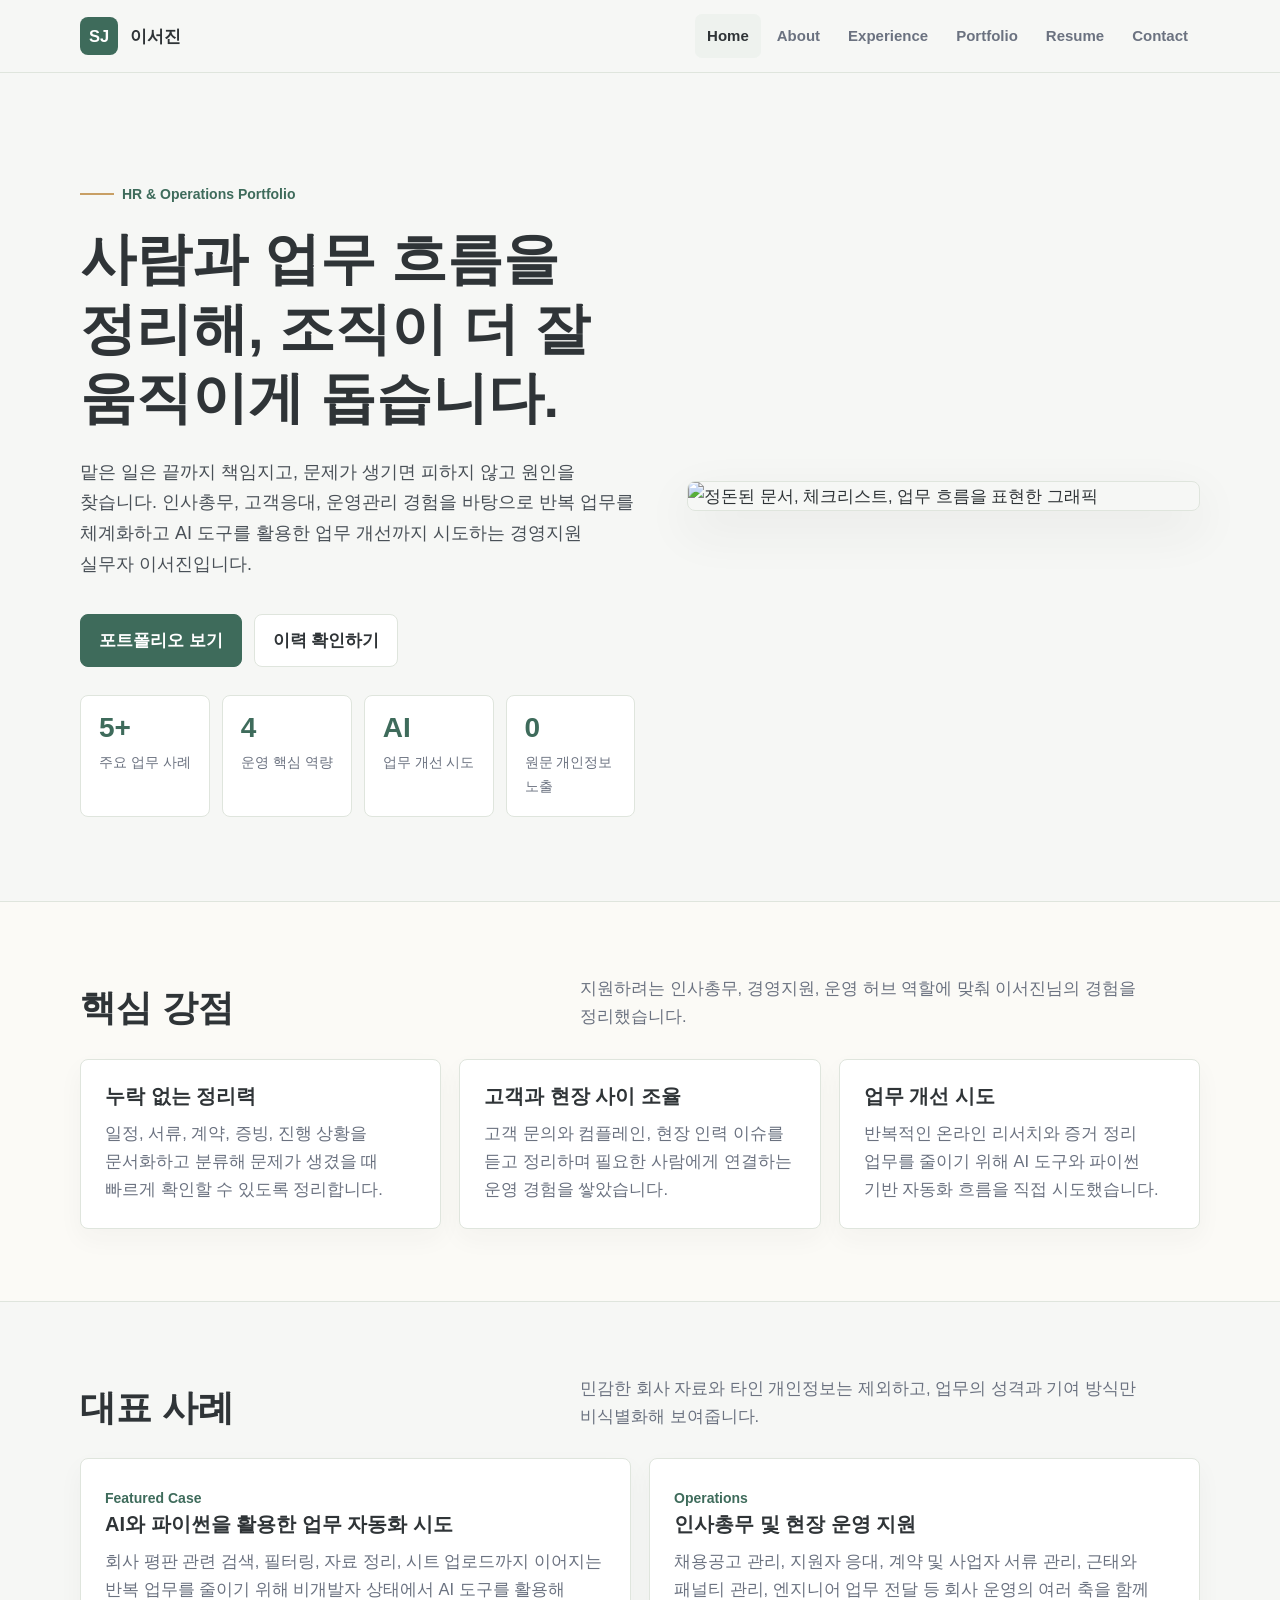
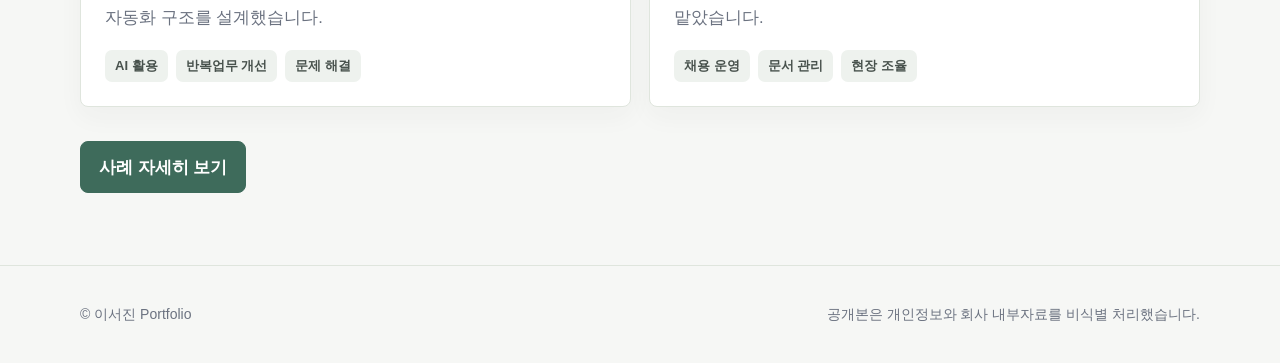
==== index.html @ 1e6a1fd9 "Add files via upload" ====
<!doctype html>
<html lang="ko">
  <head>
    <meta charset="utf-8">
    <meta name="viewport" content="width=device-width, initial-scale=1">
    <title>이서진 | 경영지원 포트폴리오</title>
    <meta name="description" content="사람과 업무 흐름을 정리해 조직이 더 잘 움직이게 돕는 경영지원 실무자 이서진의 포트폴리오입니다.">
    <link rel="stylesheet" href="styles.css">
  </head>
  <body>
    <a class="skip-link" href="#main">본문으로 이동</a>
    <header class="site-header">
      <nav class="nav" aria-label="주요 메뉴">
        <a class="brand" href="index.html"><span class="brand-mark">SJ</span><span>이서진</span></a>
        <button class="mobile-toggle" type="button" data-menu-toggle aria-label="메뉴 열기" aria-expanded="false">☰</button>
        <div class="nav-links" data-nav-links>
          <a href="index.html" aria-current="page">Home</a>
          <a href="about.html">About</a>
          <a href="experience.html">Experience</a>
          <a href="portfolio.html">Portfolio</a>
          <a href="resume.html">Resume</a>
          <a href="contact.html">Contact</a>
        </div>
      </nav>
    </header>

    <main id="main">
      <section class="hero">
        <div class="wrap hero-grid">
          <div>
            <p class="eyebrow">HR & Operations Portfolio</p>
            <h1>사람과 업무 흐름을 정리해, 조직이 더 잘 움직이게 돕습니다.</h1>
            <p class="lead">맡은 일은 끝까지 책임지고, 문제가 생기면 피하지 않고 원인을 찾습니다. 인사총무, 고객응대, 운영관리 경험을 바탕으로 반복 업무를 체계화하고 AI 도구를 활용한 업무 개선까지 시도하는 경영지원 실무자 이서진입니다.</p>
            <div class="actions">
              <a class="button primary" href="portfolio.html">포트폴리오 보기</a>
              <a class="button" href="resume.html">이력 확인하기</a>
            </div>
            <div class="metric-row" aria-label="핵심 요약">
              <div class="metric"><strong>5+</strong><span>주요 업무 사례</span></div>
              <div class="metric"><strong>4</strong><span>운영 핵심 역량</span></div>
              <div class="metric"><strong>AI</strong><span>업무 개선 시도</span></div>
              <div class="metric"><strong>0</strong><span>원문 개인정보 노출</span></div>
            </div>
          </div>
          <img class="visual" src="assets/operations-visual.svg" alt="정돈된 문서, 체크리스트, 업무 흐름을 표현한 그래픽">
        </div>
      </section>

      <section class="section alt">
        <div class="wrap">
          <div class="section-head">
            <h2>핵심 강점</h2>
            <p>지원하려는 인사총무, 경영지원, 운영 허브 역할에 맞춰 이서진님의 경험을 정리했습니다.</p>
          </div>
          <div class="grid three">
            <article class="card">
              <h3>누락 없는 정리력</h3>
              <p>일정, 서류, 계약, 증빙, 진행 상황을 문서화하고 분류해 문제가 생겼을 때 빠르게 확인할 수 있도록 정리합니다.</p>
            </article>
            <article class="card">
              <h3>고객과 현장 사이 조율</h3>
              <p>고객 문의와 컴플레인, 현장 인력 이슈를 듣고 정리하며 필요한 사람에게 연결하는 운영 경험을 쌓았습니다.</p>
            </article>
            <article class="card">
              <h3>업무 개선 시도</h3>
              <p>반복적인 온라인 리서치와 증거 정리 업무를 줄이기 위해 AI 도구와 파이썬 기반 자동화 흐름을 직접 시도했습니다.</p>
            </article>
          </div>
        </div>
      </section>

      <section class="section">
        <div class="wrap">
          <div class="section-head">
            <h2>대표 사례</h2>
            <p>민감한 회사 자료와 타인 개인정보는 제외하고, 업무의 성격과 기여 방식만 비식별화해 보여줍니다.</p>
          </div>
          <div class="grid two">
            <article class="card">
              <span class="case-meta">Featured Case</span>
              <h3>AI와 파이썬을 활용한 업무 자동화 시도</h3>
              <p>회사 평판 관련 검색, 필터링, 자료 정리, 시트 업로드까지 이어지는 반복 업무를 줄이기 위해 비개발자 상태에서 AI 도구를 활용해 자동화 구조를 설계했습니다.</p>
              <div class="tag-row"><span class="tag">AI 활용</span><span class="tag">반복업무 개선</span><span class="tag">문제 해결</span></div>
            </article>
            <article class="card">
              <span class="case-meta">Operations</span>
              <h3>인사총무 및 현장 운영 지원</h3>
              <p>채용공고 관리, 지원자 응대, 계약 및 사업자 서류 관리, 근태와 패널티 관리, 엔지니어 업무 전달 등 회사 운영의 여러 축을 함께 맡았습니다.</p>
              <div class="tag-row"><span class="tag">채용 운영</span><span class="tag">문서 관리</span><span class="tag">현장 조율</span></div>
            </article>
          </div>
          <div class="actions">
            <a class="button primary" href="portfolio.html">사례 자세히 보기</a>
          </div>
        </div>
      </section>
    </main>

    <footer class="footer">
      <div class="wrap">
        <span>© 이서진 Portfolio</span>
        <span>공개본은 개인정보와 회사 내부자료를 비식별 처리했습니다.</span>
      </div>
    </footer>
    <script src="script.js"></script>
  </body>
</html>
---- styles.css ----
:root {
  --paper: #f6f7f5;
  --surface: #ffffff;
  --ink: #2f3437;
  --muted: #6b7280;
  --line: #dfe5dd;
  --green: #3e6b5b;
  --green-2: #315649;
  --gold: #c89f65;
  --soft: #eef2ee;
  --shadow: 0 18px 50px rgba(47, 52, 55, 0.08);
}

* {
  box-sizing: border-box;
}

html {
  scroll-behavior: smooth;
}

body {
  margin: 0;
  font-family: "Pretendard", "Noto Sans KR", "Apple SD Gothic Neo", Arial, sans-serif;
  background: var(--paper);
  color: var(--ink);
  font-size: 16.5px;
  line-height: 1.72;
  word-break: keep-all;
  overflow-wrap: break-word;
}

a {
  color: inherit;
  text-decoration: none;
}

.skip-link {
  position: absolute;
  left: -999px;
  top: 12px;
  z-index: 20;
  padding: 10px 14px;
  background: var(--ink);
  color: white;
  border-radius: 6px;
}

.skip-link:focus {
  left: 12px;
}

.site-header {
  position: sticky;
  top: 0;
  z-index: 10;
  background: rgba(246, 247, 245, 0.92);
  border-bottom: 1px solid var(--line);
  backdrop-filter: blur(16px);
}

.nav {
  width: min(1120px, calc(100% - 40px));
  margin: 0 auto;
  min-height: 72px;
  display: flex;
  align-items: center;
  justify-content: space-between;
  gap: 24px;
}

.brand {
  display: flex;
  align-items: center;
  gap: 12px;
  font-weight: 800;
}

.brand-mark {
  width: 38px;
  height: 38px;
  border-radius: 8px;
  display: grid;
  place-items: center;
  background: var(--green);
  color: white;
  letter-spacing: 0;
}

.nav-links {
  display: flex;
  align-items: center;
  gap: 4px;
  color: var(--muted);
  font-size: 15px;
  font-weight: 700;
}

.nav-links a {
  padding: 9px 12px;
  border-radius: 7px;
}

.nav-links a:hover,
.nav-links a[aria-current="page"] {
  color: var(--ink);
  background: var(--soft);
}

.mobile-toggle {
  display: none;
  width: 42px;
  height: 42px;
  border: 1px solid var(--line);
  border-radius: 8px;
  background: var(--surface);
  color: var(--ink);
  font-size: 22px;
}

.wrap {
  width: min(1120px, calc(100% - 40px));
  margin: 0 auto;
}

.hero {
  min-height: calc(100vh - 72px);
  display: grid;
  align-items: center;
  padding: 52px 0 34px;
}

.hero-grid {
  display: grid;
  grid-template-columns: minmax(0, 1.04fr) minmax(320px, 0.96fr);
  gap: 52px;
  align-items: center;
}

.eyebrow {
  display: inline-flex;
  align-items: center;
  gap: 8px;
  margin: 0 0 18px;
  color: var(--green);
  font-size: 14px;
  font-weight: 800;
}

.eyebrow::before {
  content: "";
  width: 34px;
  height: 2px;
  background: var(--gold);
}

h1,
h2,
h3 {
  margin: 0;
  line-height: 1.24;
  letter-spacing: 0;
}

h1 {
  font-size: 56px;
  max-width: 820px;
}

h2 {
  font-size: 36px;
}

h3 {
  font-size: 20px;
}

.line {
  display: block;
}

p {
  margin: 0;
}

.lead {
  margin-top: 24px;
  color: #495057;
  font-size: 18px;
  max-width: 700px;
}

.actions {
  display: flex;
  flex-wrap: wrap;
  gap: 12px;
  margin-top: 34px;
}

.button {
  display: inline-flex;
  align-items: center;
  justify-content: center;
  min-height: 46px;
  padding: 11px 18px;
  border: 1px solid var(--line);
  border-radius: 8px;
  background: var(--surface);
  color: var(--ink);
  font-weight: 800;
  cursor: pointer;
}

.button.primary {
  background: var(--green);
  border-color: var(--green);
  color: white;
}

.button.primary:hover {
  background: var(--green-2);
}

.button:hover {
  border-color: #cfc7b8;
}

.visual {
  width: 100%;
  border-radius: 8px;
  box-shadow: var(--shadow);
  border: 1px solid var(--line);
}

.page-hero {
  padding: 74px 0 48px;
  border-bottom: 1px solid var(--line);
}

.page-hero p {
  margin-top: 18px;
  max-width: 760px;
  color: #495057;
  font-size: 17px;
}

.section {
  padding: 72px 0;
}

.section.alt {
  background: #fbfaf6;
  border-top: 1px solid var(--line);
  border-bottom: 1px solid var(--line);
}

.section-head {
  display: flex;
  justify-content: space-between;
  gap: 24px;
  align-items: end;
  margin-bottom: 28px;
}

.section-head p {
  max-width: 620px;
  color: var(--muted);
}

.grid {
  display: grid;
  gap: 18px;
}

.grid.two {
  grid-template-columns: repeat(2, minmax(0, 1fr));
}

.grid.three {
  grid-template-columns: repeat(3, minmax(0, 1fr));
}

.card {
  background: var(--surface);
  border: 1px solid var(--line);
  border-radius: 8px;
  padding: 24px;
  box-shadow: 0 10px 26px rgba(47, 52, 55, 0.04);
}

.card p,
.timeline p,
.case p,
.note p {
  color: var(--muted);
  margin-top: 10px;
}

.role-list {
  display: grid;
  gap: 8px;
  margin: 16px 0 0;
  padding: 0;
  list-style: none;
}

.role-list li {
  position: relative;
  padding-left: 18px;
  color: #4d5553;
}

.role-list li::before {
  content: "";
  position: absolute;
  left: 0;
  top: 0.78em;
  width: 6px;
  height: 6px;
  border-radius: 50%;
  background: var(--gold);
}

.tag-row {
  display: flex;
  flex-wrap: wrap;
  gap: 8px;
  margin-top: 18px;
}

.tag {
  display: inline-flex;
  align-items: center;
  min-height: 30px;
  padding: 5px 10px;
  border-radius: 7px;
  background: var(--soft);
  color: #48524d;
  font-size: 13px;
  font-weight: 800;
}

.metric-row {
  display: grid;
  grid-template-columns: repeat(4, minmax(0, 1fr));
  gap: 12px;
  margin-top: 28px;
}

.metric {
  background: var(--surface);
  border: 1px solid var(--line);
  border-radius: 8px;
  padding: 18px;
}

.metric strong {
  display: block;
  color: var(--green);
  font-size: 28px;
  line-height: 1;
}

.metric span {
  display: block;
  margin-top: 8px;
  color: var(--muted);
  font-size: 14px;
}

.timeline {
  position: relative;
  display: grid;
  gap: 16px;
}

.timeline-item {
  display: grid;
  grid-template-columns: 176px minmax(0, 1fr);
  gap: 22px;
  align-items: start;
  background: var(--surface);
  border: 1px solid var(--line);
  border-radius: 8px;
  padding: 26px;
}

.period {
  color: var(--green);
  font-weight: 900;
}

.case {
  display: grid;
  gap: 14px;
}

.case-meta {
  color: var(--green);
  font-weight: 900;
  font-size: 14px;
}

.case-list {
  display: grid;
  gap: 12px;
  margin: 16px 0 0;
  padding: 0;
  list-style: none;
}

.case-list li {
  padding-left: 16px;
  border-left: 3px solid var(--gold);
  color: #4d5553;
}

.resume-box {
  display: grid;
  grid-template-columns: 0.9fr 1.1fr;
  gap: 20px;
  align-items: start;
}

.resume-highlight {
  display: grid;
  grid-template-columns: repeat(3, minmax(0, 1fr));
  gap: 14px;
  margin-top: 28px;
}

.highlight-item {
  padding: 20px;
  border: 1px solid var(--line);
  border-radius: 8px;
  background: var(--surface);
}

.highlight-item strong {
  display: block;
  color: var(--green);
  font-size: 24px;
  line-height: 1.15;
}

.highlight-item span {
  display: block;
  margin-top: 8px;
  color: var(--muted);
  font-size: 14px;
}

.info-list {
  display: grid;
  gap: 12px;
  margin: 0;
  padding: 0;
  list-style: none;
}

.info-list li {
  display: flex;
  gap: 12px;
  justify-content: space-between;
  border-bottom: 1px solid var(--line);
  padding-bottom: 12px;
}

.info-list span {
  color: var(--muted);
}

.notice {
  margin-top: 18px;
  border: 1px solid #d8c59e;
  background: #fff9eb;
  border-radius: 8px;
  padding: 16px;
  color: #69563b;
}

.career-note {
  margin-top: 18px;
  border-left: 4px solid var(--green);
  background: #f4f7f2;
  border-radius: 8px;
  padding: 16px 18px;
  color: #46514c;
  font-weight: 700;
}

.competency-list {
  display: grid;
  gap: 14px;
  margin-top: 18px;
}

.competency-item {
  display: grid;
  grid-template-columns: 118px minmax(0, 1fr);
  gap: 14px;
  padding: 16px;
  border: 1px solid var(--line);
  border-radius: 8px;
  background: #fbfaf6;
}

.competency-item strong {
  color: var(--green);
}

.competency-item span {
  color: var(--muted);
}

.contact-panel {
  margin-top: 24px;
  display: none;
  background: var(--surface);
  border: 1px solid var(--line);
  border-radius: 8px;
  padding: 22px;
}

.contact-panel.is-open {
  display: grid;
  gap: 12px;
}

.contact-line {
  display: flex;
  flex-wrap: wrap;
  align-items: center;
  justify-content: space-between;
  gap: 12px;
  padding: 14px;
  background: var(--soft);
  border-radius: 8px;
}

.copy-button {
  min-height: 36px;
  padding: 7px 12px;
  border: 1px solid var(--line);
  border-radius: 7px;
  background: var(--surface);
  font-weight: 800;
  cursor: pointer;
}

.footer {
  padding: 36px 0;
  border-top: 1px solid var(--line);
  color: var(--muted);
  font-size: 14px;
}

.footer .wrap {
  display: flex;
  justify-content: space-between;
  gap: 20px;
  flex-wrap: wrap;
}

@media (max-width: 860px) {
  .mobile-toggle {
    display: inline-grid;
    place-items: center;
  }

  .nav {
    min-height: 64px;
  }

  .nav-links {
    position: absolute;
    left: 20px;
    right: 20px;
    top: 64px;
    display: none;
    flex-direction: column;
    align-items: stretch;
    padding: 10px;
    background: var(--surface);
    border: 1px solid var(--line);
    border-radius: 8px;
    box-shadow: var(--shadow);
  }

  .nav-links.is-open {
    display: flex;
  }

  .hero {
    min-height: auto;
  }

  .hero-grid,
  .grid.two,
  .grid.three,
  .resume-box {
    grid-template-columns: 1fr;
  }

  .section-head {
    display: block;
  }

  .section-head p {
    margin-top: 12px;
  }

  .metric-row {
    grid-template-columns: repeat(2, minmax(0, 1fr));
  }

  .resume-highlight {
    grid-template-columns: 1fr;
  }

  .timeline-item {
    grid-template-columns: 1fr;
  }

  h1 {
    font-size: 42px;
  }

  h2 {
    font-size: 31px;
  }
}

@media (max-width: 520px) {
  .wrap,
  .nav {
    width: min(100% - 28px, 1120px);
  }

  h1 {
    font-size: 34px;
  }

  h2 {
    font-size: 28px;
  }

  .section,
  .page-hero {
    padding: 52px 0;
  }

  .metric-row {
    grid-template-columns: 1fr;
  }

  .button {
    width: 100%;
  }

  .competency-item,
  .info-list li {
    display: block;
  }

  .competency-item span,
  .info-list strong {
    display: block;
    margin-top: 4px;
  }
}
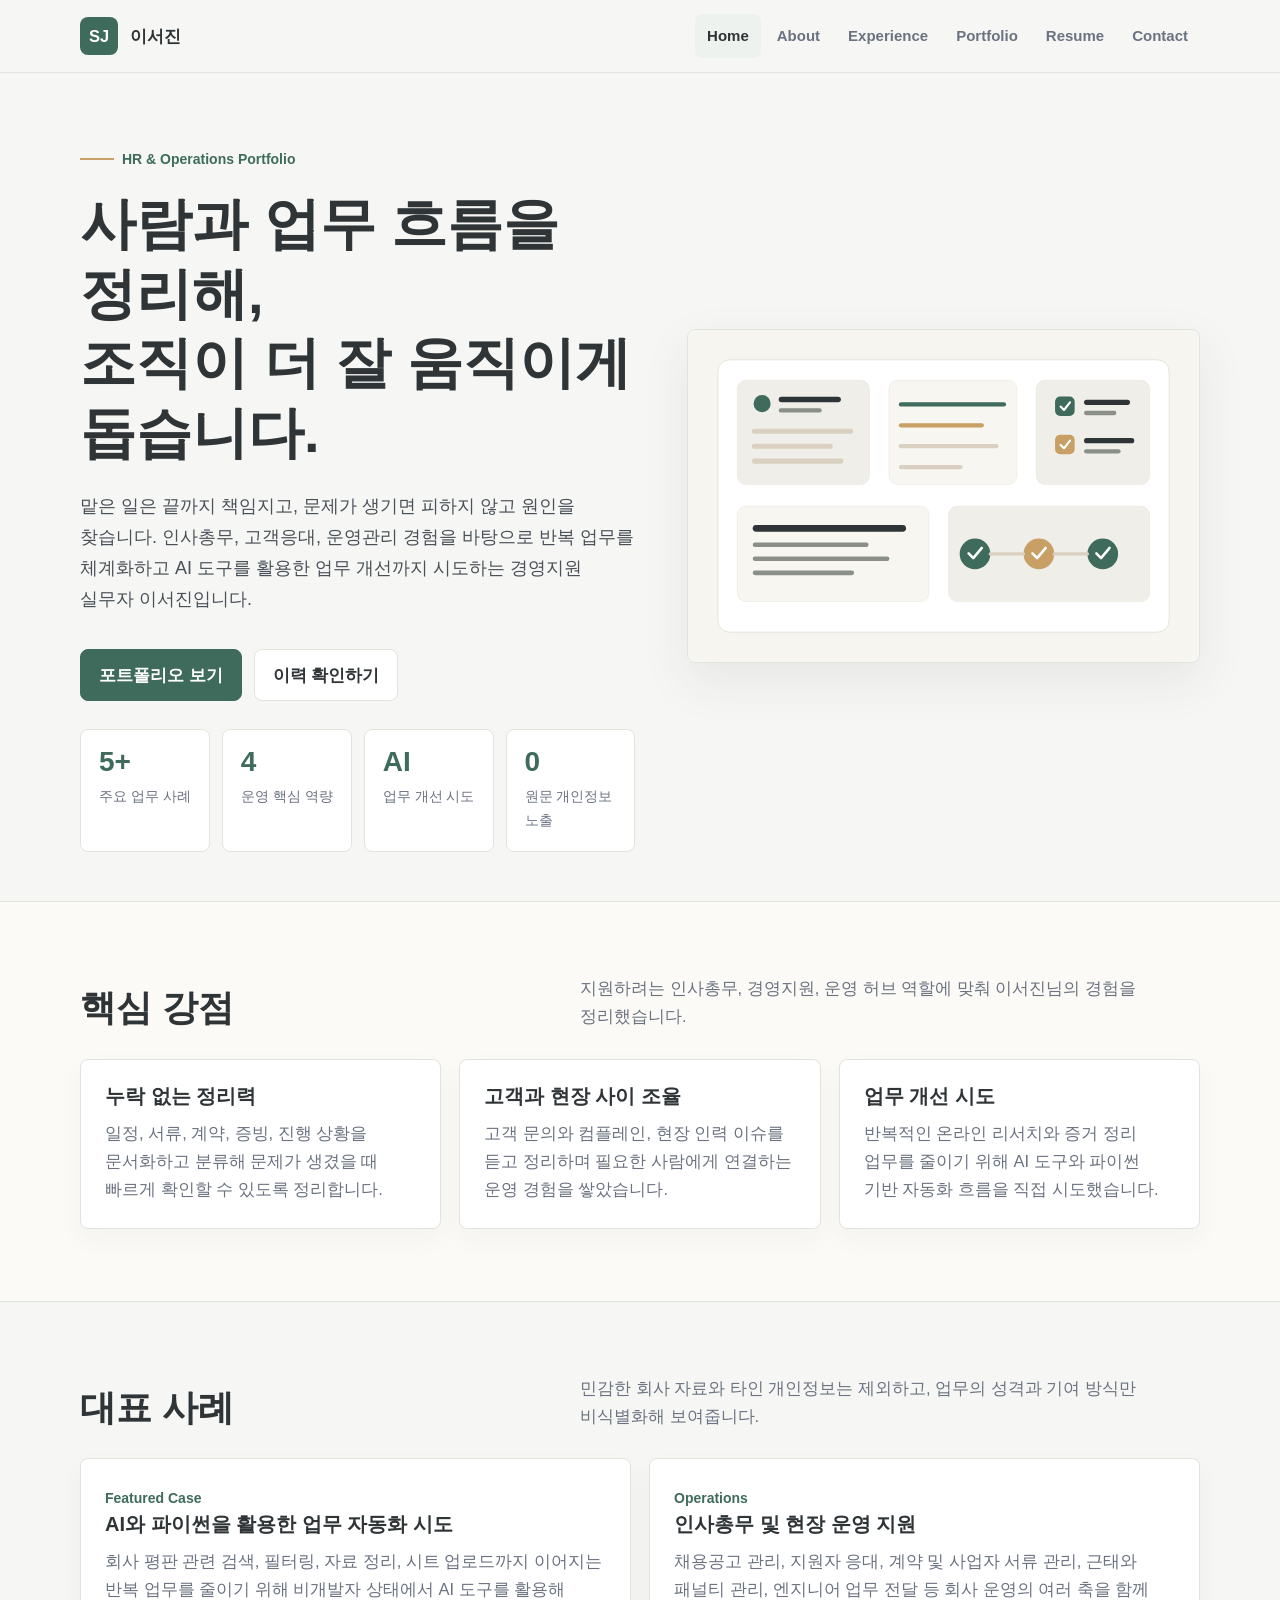
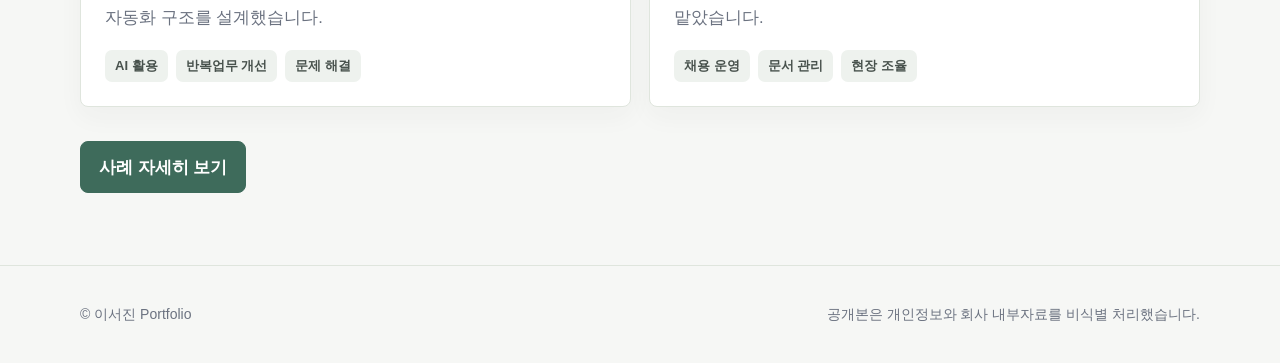
==== commit e4497dd2: "Add files via upload" ====
--- a/index.html
+++ b/index.html
@@ -29,8 +29,8 @@
         <div class="wrap hero-grid">
           <div>
             <p class="eyebrow">HR & Operations Portfolio</p>
-            <h1>사람과 업무 흐름을 정리해, 조직이 더 잘 움직이게 돕습니다.</h1>
-            <p class="lead">맡은 일은 끝까지 책임지고, 문제가 생기면 피하지 않고 원인을 찾습니다. 인사총무, 고객응대, 운영관리 경험을 바탕으로 반복 업무를 체계화하고 AI 도구를 활용한 업무 개선까지 시도하는 경영지원 실무자 이서진입니다.</p>
+            <h1 data-setting="heroTitle" data-lines>사람과 업무 흐름을 정리해, 조직이 더 잘 움직이게 돕습니다.</h1>
+            <p class="lead" data-setting="heroSubtitle">맡은 일은 끝까지 책임지고, 문제가 생기면 피하지 않고 원인을 찾습니다. 인사총무, 고객응대, 운영관리 경험을 바탕으로 반복 업무를 체계화하고 AI 도구를 활용한 업무 개선까지 시도하는 경영지원 실무자 이서진입니다.</p>
             <div class="actions">
               <a class="button primary" href="portfolio.html">포트폴리오 보기</a>
               <a class="button" href="resume.html">이력 확인하기</a>
@@ -42,7 +42,7 @@
               <div class="metric"><strong>0</strong><span>원문 개인정보 노출</span></div>
             </div>
           </div>
-          <img class="visual" src="assets/operations-visual.svg" alt="정돈된 문서, 체크리스트, 업무 흐름을 표현한 그래픽">
+          <img class="visual" src="assets/operations-visual.svg" data-image-setting="profileImageUrl" alt="정돈된 문서, 체크리스트, 업무 흐름을 표현한 그래픽">
         </div>
       </section>
 
@@ -102,6 +102,7 @@
         <span>공개본은 개인정보와 회사 내부자료를 비식별 처리했습니다.</span>
       </div>
     </footer>
+    <script src="site-config.js"></script>
     <script src="script.js"></script>
   </body>
 </html>
--- a/styles.css
+++ b/styles.css
@@ -393,6 +393,15 @@
 .case {
   display: grid;
   gap: 14px;
+}
+
+.case-image {
+  width: 100%;
+  aspect-ratio: 16 / 9;
+  object-fit: cover;
+  border: 1px solid var(--line);
+  border-radius: 8px;
+  background: var(--soft);
 }
 
 .case-meta {
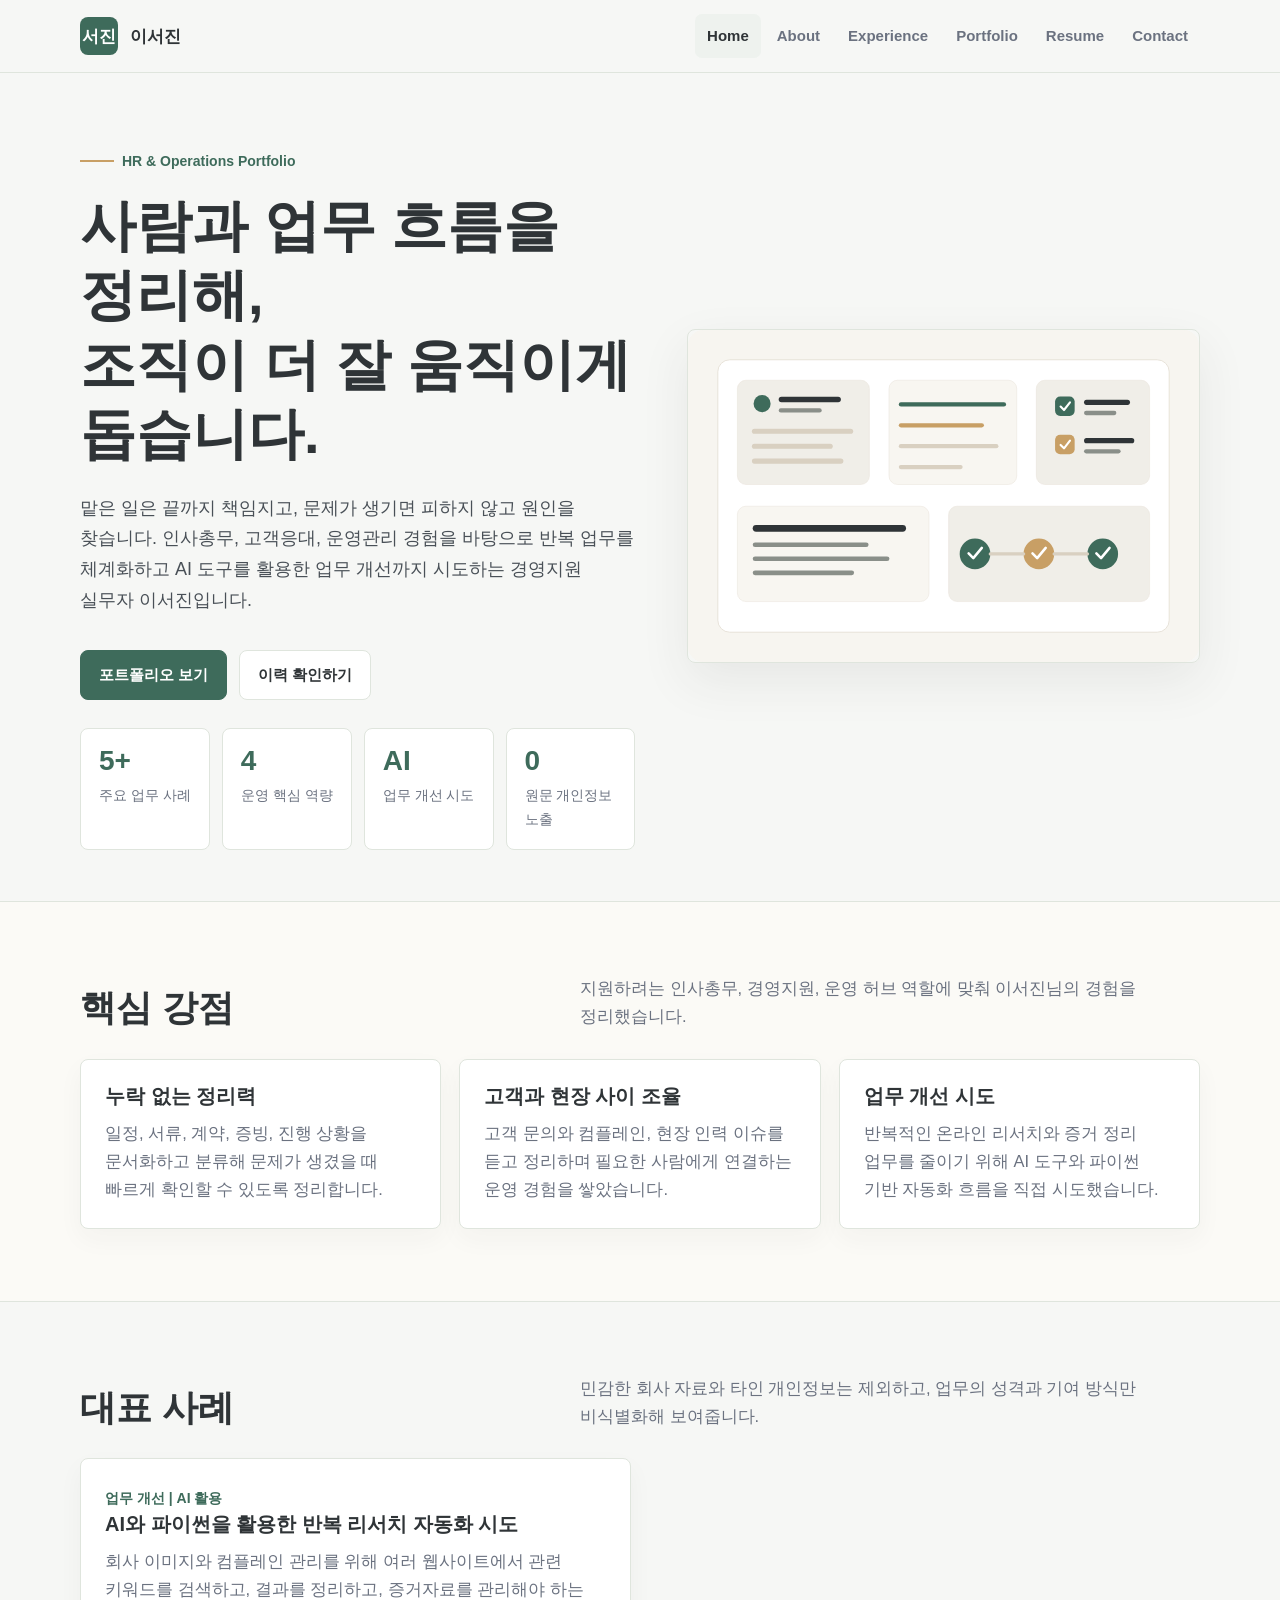
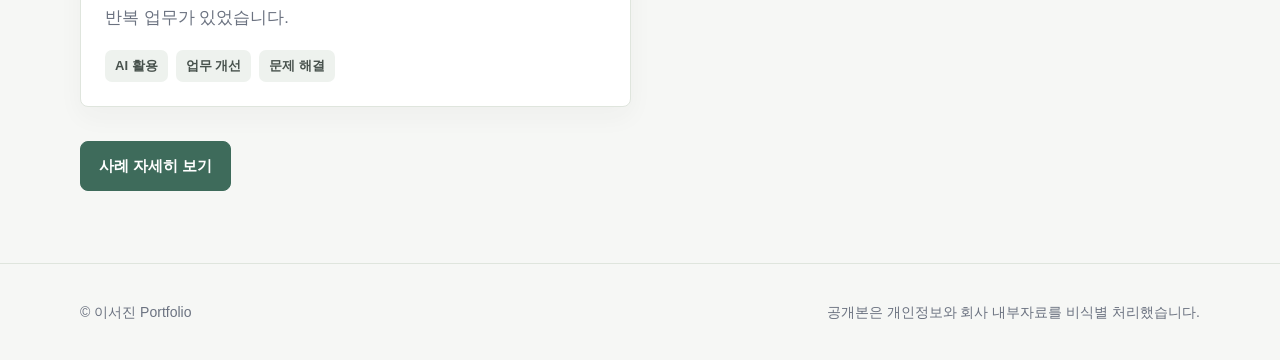
==== commit e86535b3: "Add files via upload" ====
--- a/index.html
+++ b/index.html
@@ -11,7 +11,7 @@
     <a class="skip-link" href="#main">본문으로 이동</a>
     <header class="site-header">
       <nav class="nav" aria-label="주요 메뉴">
-        <a class="brand" href="index.html"><span class="brand-mark">SJ</span><span>이서진</span></a>
+        <a class="brand" href="index.html"><span class="brand-mark" data-cms="brandInitials">SJ</span><span data-cms="siteName">이서진</span></a>
         <button class="mobile-toggle" type="button" data-menu-toggle aria-label="메뉴 열기" aria-expanded="false">☰</button>
         <div class="nav-links" data-nav-links>
           <a href="index.html" aria-current="page">Home</a>
@@ -28,9 +28,9 @@
       <section class="hero">
         <div class="wrap hero-grid">
           <div>
-            <p class="eyebrow">HR & Operations Portfolio</p>
-            <h1 data-setting="heroTitle" data-lines>사람과 업무 흐름을 정리해, 조직이 더 잘 움직이게 돕습니다.</h1>
-            <p class="lead" data-setting="heroSubtitle">맡은 일은 끝까지 책임지고, 문제가 생기면 피하지 않고 원인을 찾습니다. 인사총무, 고객응대, 운영관리 경험을 바탕으로 반복 업무를 체계화하고 AI 도구를 활용한 업무 개선까지 시도하는 경영지원 실무자 이서진입니다.</p>
+            <p class="eyebrow" data-cms="heroEyebrow">HR & Operations Portfolio</p>
+            <h1 data-cms="heroTitle">사람과 업무 흐름을 정리해, 조직이 더 잘 움직이게 돕습니다.</h1>
+            <p class="lead" data-cms="heroSubtitle">맡은 일은 끝까지 책임지고, 문제가 생기면 피하지 않고 원인을 찾습니다. 인사총무, 고객응대, 운영관리 경험을 바탕으로 반복 업무를 체계화하고 AI 도구를 활용한 업무 개선까지 시도하는 경영지원 실무자 이서진입니다.</p>
             <div class="actions">
               <a class="button primary" href="portfolio.html">포트폴리오 보기</a>
               <a class="button" href="resume.html">이력 확인하기</a>
@@ -42,7 +42,7 @@
               <div class="metric"><strong>0</strong><span>원문 개인정보 노출</span></div>
             </div>
           </div>
-          <img class="visual" src="assets/operations-visual.svg" data-image-setting="profileImageUrl" alt="정돈된 문서, 체크리스트, 업무 흐름을 표현한 그래픽">
+          <img class="visual" src="assets/operations-visual.svg" data-cms-image="profileImageUrl" alt="정돈된 문서, 체크리스트, 업무 흐름을 표현한 그래픽">
         </div>
       </section>
 
@@ -75,7 +75,7 @@
             <h2>대표 사례</h2>
             <p>민감한 회사 자료와 타인 개인정보는 제외하고, 업무의 성격과 기여 방식만 비식별화해 보여줍니다.</p>
           </div>
-          <div class="grid two">
+          <div class="grid two" data-dynamic-featured>
             <article class="card">
               <span class="case-meta">Featured Case</span>
               <h3>AI와 파이썬을 활용한 업무 자동화 시도</h3>
@@ -98,8 +98,8 @@
 
     <footer class="footer">
       <div class="wrap">
-        <span>© 이서진 Portfolio</span>
-        <span>공개본은 개인정보와 회사 내부자료를 비식별 처리했습니다.</span>
+        <span>© <span data-cms="personName">이서진</span> Portfolio</span>
+        <span data-cms="footerText">공개본은 개인정보와 회사 내부자료를 비식별 처리했습니다.</span>
       </div>
     </footer>
     <script src="site-config.js"></script>
--- a/styles.css
+++ b/styles.css
@@ -8,6 +8,16 @@
   --green-2: #315649;
   --gold: #c89f65;
   --soft: #eef2ee;
+  --section-bg: #fbfaf6;
+  --footer-bg: #f6f7f5;
+  --profile-card-bg: #ffffff;
+  --link: #3e6b5b;
+  --title-size: 56px;
+  --subtitle-size: 18px;
+  --body-size: 16.5px;
+  --menu-size: 15px;
+  --button-size: 15px;
+  --hero-bg-image: none;
   --shadow: 0 18px 50px rgba(47, 52, 55, 0.08);
 }
 
@@ -24,14 +34,14 @@
   font-family: "Pretendard", "Noto Sans KR", "Apple SD Gothic Neo", Arial, sans-serif;
   background: var(--paper);
   color: var(--ink);
-  font-size: 16.5px;
+  font-size: var(--body-size);
   line-height: 1.72;
   word-break: keep-all;
   overflow-wrap: break-word;
 }
 
 a {
-  color: inherit;
+  color: var(--link);
   text-decoration: none;
 }
 
@@ -74,6 +84,7 @@
   align-items: center;
   gap: 12px;
   font-weight: 800;
+  color: inherit;
 }
 
 .brand-mark {
@@ -92,13 +103,14 @@
   align-items: center;
   gap: 4px;
   color: var(--muted);
-  font-size: 15px;
+  font-size: var(--menu-size);
   font-weight: 700;
 }
 
 .nav-links a {
   padding: 9px 12px;
   border-radius: 7px;
+  color: inherit;
 }
 
 .nav-links a:hover,
@@ -128,6 +140,9 @@
   display: grid;
   align-items: center;
   padding: 52px 0 34px;
+  background-image: linear-gradient(90deg, var(--paper) 0%, rgba(246, 247, 245, 0.88) 54%, rgba(246, 247, 245, 0.64) 100%), var(--hero-bg-image);
+  background-size: cover;
+  background-position: center;
 }
 
 .hero-grid {
@@ -163,7 +178,7 @@
 }
 
 h1 {
-  font-size: 56px;
+  font-size: var(--title-size);
   max-width: 820px;
 }
 
@@ -186,7 +201,7 @@
 .lead {
   margin-top: 24px;
   color: #495057;
-  font-size: 18px;
+  font-size: var(--subtitle-size);
   max-width: 700px;
 }
 
@@ -208,6 +223,7 @@
   background: var(--surface);
   color: var(--ink);
   font-weight: 800;
+  font-size: var(--button-size);
   cursor: pointer;
 }
 
@@ -223,6 +239,11 @@
 
 .button:hover {
   border-color: #cfc7b8;
+}
+
+.button.is-disabled {
+  pointer-events: none;
+  opacity: 0.55;
 }
 
 .visual {
@@ -249,7 +270,7 @@
 }
 
 .section.alt {
-  background: #fbfaf6;
+  background: var(--section-bg);
   border-top: 1px solid var(--line);
   border-bottom: 1px solid var(--line);
 }
@@ -281,7 +302,7 @@
 }
 
 .card {
-  background: var(--surface);
+  background: var(--profile-card-bg);
   border: 1px solid var(--line);
   border-radius: 8px;
   padding: 24px;
@@ -511,7 +532,7 @@
   padding: 16px;
   border: 1px solid var(--line);
   border-radius: 8px;
-  background: #fbfaf6;
+  background: var(--section-bg);
 }
 
 .competency-item strong {
@@ -560,6 +581,7 @@
 .footer {
   padding: 36px 0;
   border-top: 1px solid var(--line);
+  background: var(--footer-bg);
   color: var(--muted);
   font-size: 14px;
 }
@@ -632,7 +654,7 @@
   }
 
   h1 {
-    font-size: 42px;
+    font-size: min(var(--title-size), 42px);
   }
 
   h2 {
@@ -647,7 +669,7 @@
   }
 
   h1 {
-    font-size: 34px;
+    font-size: min(var(--title-size), 34px);
   }
 
   h2 {
@@ -665,6 +687,10 @@
 
   .button {
     width: 100%;
+  }
+
+  .actions.compact .button {
+    width: auto;
   }
 
   .competency-item,
@@ -678,3 +704,23 @@
     margin-top: 4px;
   }
 }
+
+.text-red {
+  color: #c2413b;
+}
+
+.text-blue {
+  color: #2563eb;
+}
+
+.text-green {
+  color: var(--green);
+}
+
+.case-actions {
+  margin-top: 4px;
+}
+
+.actions.compact {
+  margin-top: 16px;
+}
